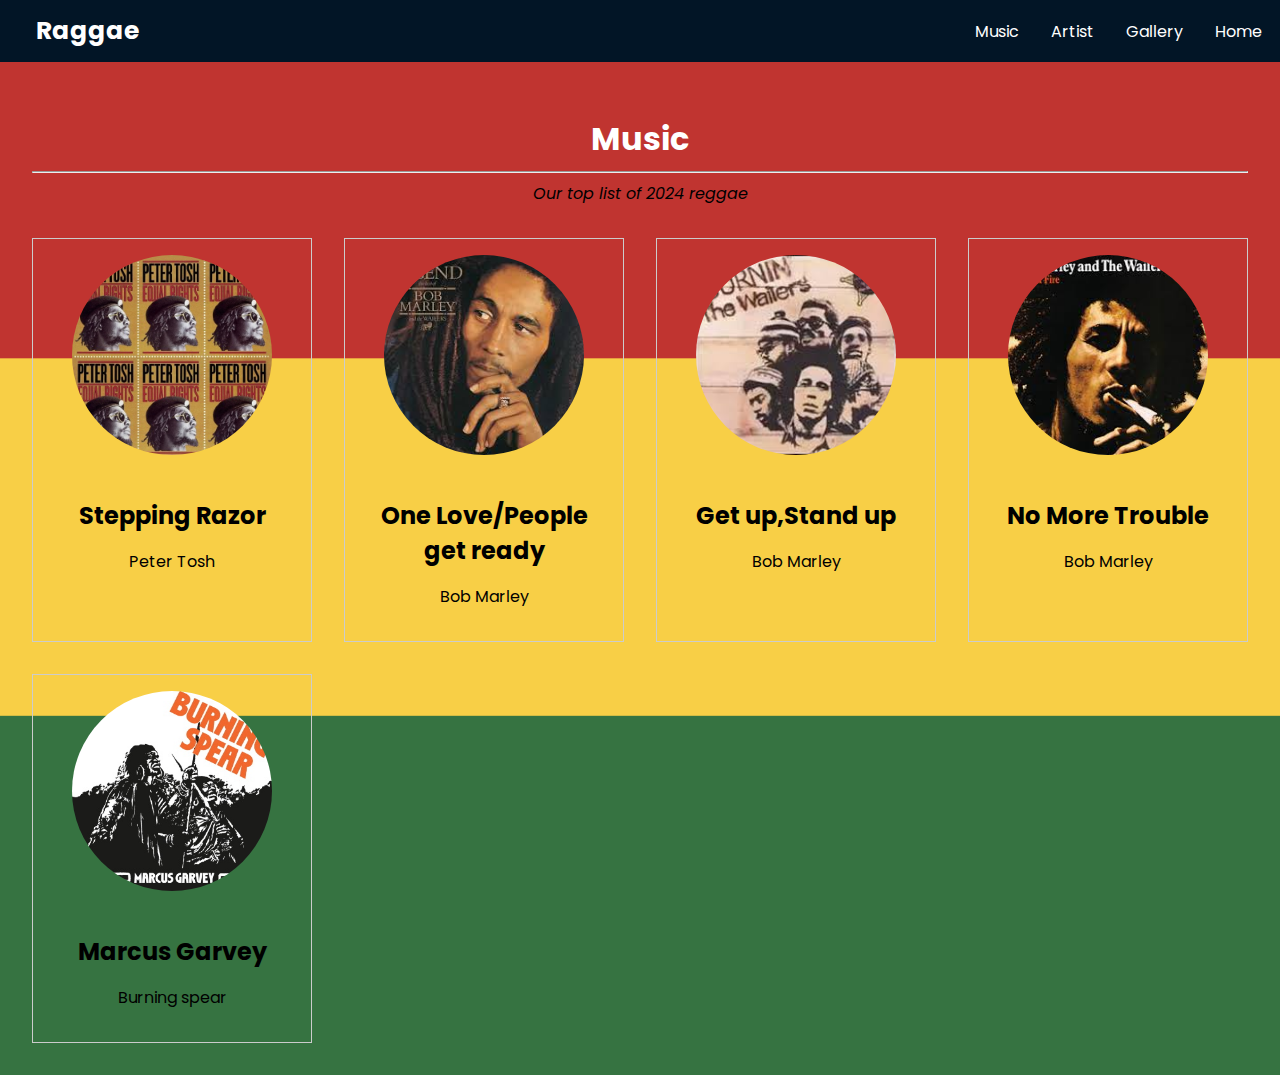
==== Music/index.html @ 9f946428 "Add files via upload" ====
<!DOCTYPE html>
<html lang="en">
<head>
    <meta charset="UTF-8">
    <meta name="viewport" content="width=device-width, initial-scale=1.0">
    <title>Document</title>
    <link rel="stylesheet" href="style.css">
</head>
<body>
    <nav>
        <div class="logo">
            <a href="#"><h1>Raggae</h1></a>
        </div>

        <div class="navbar">
            <ul>
                <li><a href="#">Music</a></li>
                <li><a href="#">Artist</a></li>
                <li><a href="#">Gallery</a></li>
                <li><a href="#">Home</a></li>
            </ul>
        </div>
    </nav>
    <main>
        <div class="music-container">
            <div class="music-header">
                <h1>Music</h1>
                <hr>
                <i>Our top list of 2024 reggae</i>
            </div>
            <div class="music-list">
                <div class="music-item">
                    <img src="image/al1.jpg" alt="Music 1">
                    <div class="music-info">
                        <h2>Stepping Razor</h2>
                        <p>Peter Tosh</p>
                    </div>
                </div>
                <div class="music-item">
                    <img src="image/al2.jpg" alt="Music 2">
                    <div class="music-info">
                        <h2>One Love/People get ready</h2>
                        <p>Bob Marley</p>
                    </div>
                </div>
                <div class="music-item">
                    <img src="image/img3.jpg" alt="Music 3">
                    <div class="music-info">
                        <h2>Get up,Stand up</h2>
                        <p>Bob Marley</p>
                    </div>
                </div>
                <div class="music-item">
                    <img src="image/img4.jpg" alt="Music 4">
                    <div class="music-info">
                        <h2>No More Trouble</h2>
                        <p>Bob Marley</p>
                    </div>
                </div>
                <div class="music-item">
                    <img src="image/img5jpg.jpg" alt="Music 5">
                    <div class="music-info">
                        <h2>Marcus Garvey</h2>
                        <p>Burning spear</p>
                    </div>
                </div>
            </div>
        </div>
    </main>
    <footer>
        
</body>
</html>
---- Music/style.css ----
@import url('https://fonts.googleapis.com/css2?family=Poppins:ital,wght@0,100;0,200;0,300;0,400;0,500;0,600;0,700;0,800;0,900;1,100;1,200;1,300;1,400;1,500;1,600;1,700;1,800;1,900&display=swap');


body {
    font-family: "Poppins", sans-serif;
    margin: 0;
    padding: 0;
    background-image: url("image/img.webp");
    background-size: cover; 
    background-repeat: repeat-y; 
    background-blend-mode: darken;
}

nav {
    background-color: #021526;
    color: #fff;
    display: flex;
    justify-content: space-between;
    align-items: center;
    padding: 1rem;
    height: 30px;
}

nav h1{
    font-size: 25px;
    padding-left: 20px;
}

.all-music iframe {
  border-radius: 12px;
  width: 100%;
  height: 152px;
  margin-bottom: 30px; 
}

.music-list2{
    display:flex;
    gap:22px;
}

button{
    width: 120px;
    height: 35px;
    border-radius: 10px;
    border:none
}

.see{
    display:flex;
    justify-content: center;
    transform: translateY(-20px);

}

button:hover{
    width:100% ;
    transition:1s;
}

.Home {
    display: flex;
    justify-content: center;
    align-items: center;
    background-color: black;
    width: 240px;
}


.logo {
    font-size: 1.5rem;
    font-weight: bold;
}

.logo a {
    color: #fff;
    text-decoration: none;
}

.navbar ul {
    list-style: none;
    margin: 0;
    padding: 0;
    display: flex;
    padding-right: 2px;
}

.navbar li {
    margin-left: 2rem;
}

.navbar a {
    color: #fff;
    text-decoration: none;
    
}

.music-container {
    padding: 2rem;
}

.music-header {
    text-align: center;
    margin-bottom: 2rem;
}

.music-header h1 {
    margin-bottom: 0.5rem;
}

.music-list {
    display: grid;
    grid-template-columns: repeat(auto-fit, minmax(250px, 1fr));
    gap: 2rem;
}

.music-item {
    border: 1px solid #ccc;
    padding: 1rem;
    text-align: center;
}

.music-item img {
    max-width: 100%;
    height: auto;
    margin-bottom: 1rem;
}

.music-info h2 {
    margin-bottom: 0.5rem;
}

.music-item img {
  border-radius: 50%;
  width: 200px;
  height: 200px;
  object-fit: cover;
  /* Remove the animation property from here */
  transition: transform 0.3s ease-in-out; /* Add transition for smooth spin */
}

.music-item img:hover {
  animation: spin 5s linear infinite; /* Apply animation on hover */
}

@keyframes spin {
  100% { 
    transform: rotate(360deg); 
  }
}

.see{
    display: flex;
    justify-content: center;
    transform: translateY(20px);
}

article {
    text-align: center;
    padding: 15px;
    background-blend-mode: darken;
    background-color: rgba(0, 0, 0, 0.7);
    background-size: cover;
    background-position: bottom;
    color: white;
    height: 98vh;
}

.main-header {
    background-color: rgba(0, 0, 0, 0.36);
    height: 100%;
    display: flex;
    flex-direction: column;
    align-items: center;
    justify-content: center;
}

header {
    background-image: url(images/header.png);
    background-size: 100%;
    background-position: bottom;
    color: white;
    height: 98vh;
    background-color: rgba(0, 0, 0, 0.7);
    background-blend-mode: darken;

}


header h1 {
    font-size: 4rem;
    color: white;
}

h1 {
    color: white;
    
}


.header-main {
    text-align: center;
    padding: 200px;
    padding-top: 130px;
    padding-bottom: 30px;
    height: 400px;
}

.header-main h1 {
    margin-bottom: 10px;
    letter-spacing: 5px;
    font-size: 4rem;
}

.header-main p {
    letter-spacing: 5px;
    margin-top: 20px;
    margin-bottom: 40px;
    font-style: italic;
}

.header-main a {
    text-decoration: none;
    color: black;
    background-color: white;
    border-radius: 5px;
    padding: 10px 30px;
    transition: all 0.5s ease-out;
}

.header-main a:hover {
    -webkit-box-shadow:0px 0px 62px 0px rgba(255,255,255,0.8);
    -moz-box-shadow: 0px;
}

.main-hr {
    width: 95%;
    margin: 0 auto;
}

.footer-about a {
    background-color: white;
    border: 1px solid white;
    border-radius: 5px;
    color: black;
    text-decoration: none;
    font-size: 0.8rem;
    padding: 5px 20px;
    transition: all 0.4s ease;
}

.footer-about a:hover {
    background-color: transparent;
    border: 1px solid white;
    color: white;
}

.footer-copyright {
    color: white;
    background-color: #021526;
    padding: 20px 0px;
    width: 100%;
    text-align: center;
}

.footer-bio {
    text-align: left;
    background-color: #021526;
    color: white;
    padding: 30px 100px;
    display: flex;
    justify-content: space-between;
}

.footer-bio h3 {
    font-size: 1.5rem;
}

.footer-contact, .footer-about {
    line-height: 1.7;
}

.footer-contact ul, .footer-bio p {
    margin-top: 7px;
}

.footer-contact ul li {
    list-style-type: none;
}


.footer-about p {
    margin-bottom: 10px;
}

@media only screen and (max-width: 768px) {
    .music-list2{
        gap:22px;
        display: grid;
    }
}
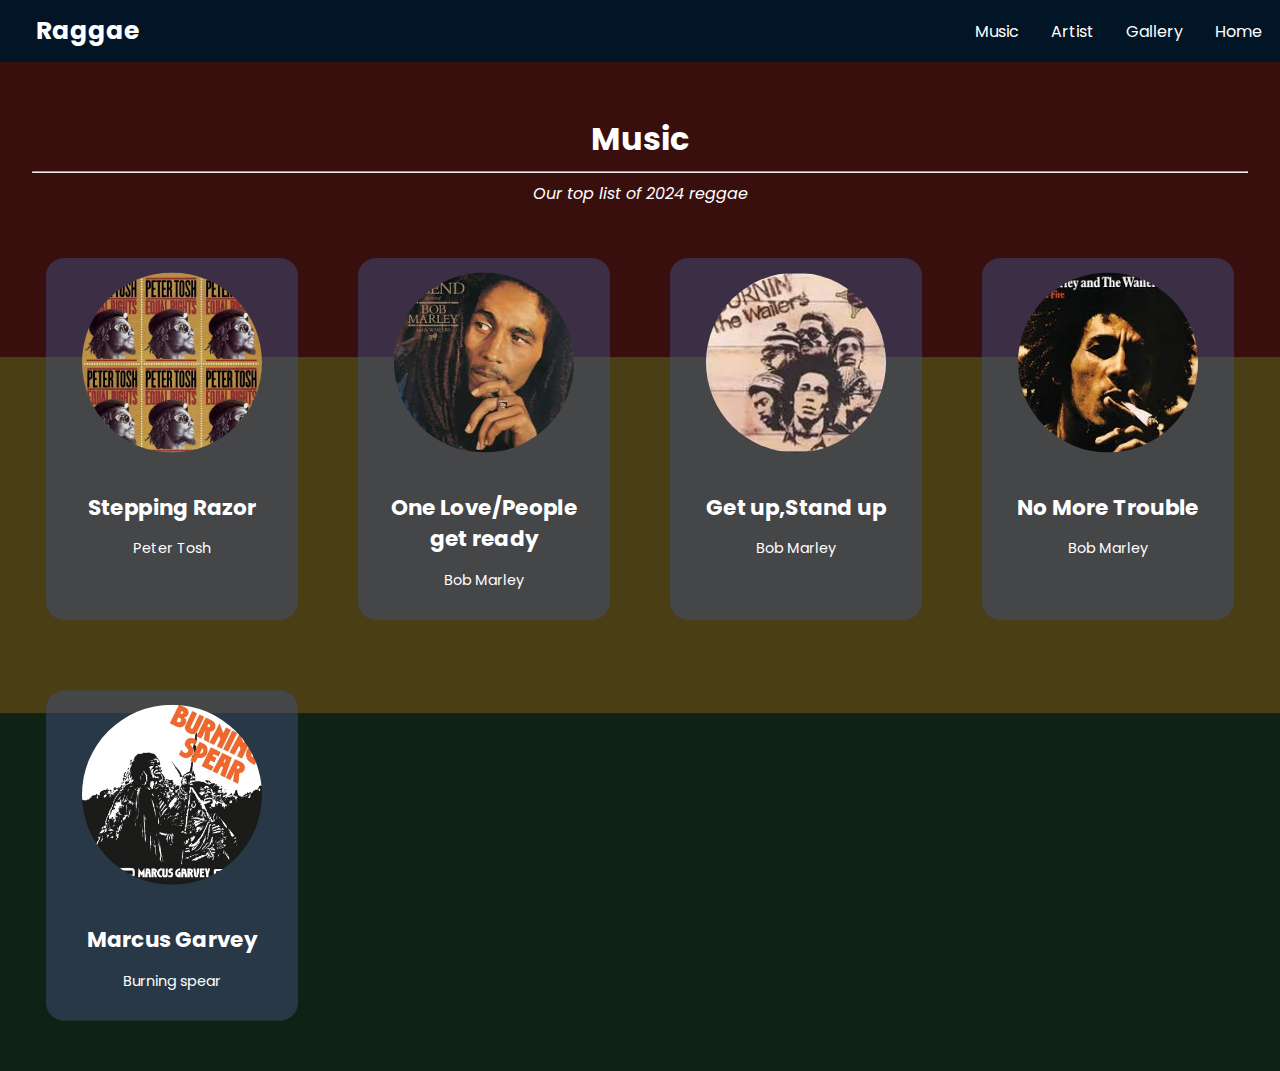
==== commit e767f8c9: "modified:   Music/index.html 	modified:   Music/style.css" ====
--- a/Music/index.html
+++ b/Music/index.html
@@ -9,7 +9,7 @@
 <body>
     <nav>
         <div class="logo">
-            <a href="#"><h1>Raggae</h1></a>
+            <a href="/index.html"><h1>Raggae</h1></a>
         </div>
 
         <div class="navbar">
--- a/Music/style.css
+++ b/Music/style.css
@@ -6,7 +6,8 @@
     margin: 0;
     padding: 0;
     background-image: url("image/img.webp");
-    background-size: cover; 
+    background-size: cover;
+    background-color: rgba(0, 0, 0, 0.7); 
     background-repeat: repeat-y; 
     background-blend-mode: darken;
 }
@@ -65,6 +66,9 @@
     width: 240px;
 }
 
+i{
+    color: white;
+}
 
 .logo {
     font-size: 1.5rem;
@@ -107,6 +111,10 @@
     margin-bottom: 0.5rem;
 }
 
+.music-item{
+
+}
+
 .music-list {
     display: grid;
     grid-template-columns: repeat(auto-fit, minmax(250px, 1fr));
@@ -114,15 +122,24 @@
 }
 
 .music-item {
-    border: 1px solid #ccc;
+    border:none;
+    border-radius: 20px;
+    background-color: rgba(64, 78, 124, 0.5);
     padding: 1rem;
     text-align: center;
+    transition: 1s;
+    transform: scale(0.9);
+    transition: 1s;
 }
 
 .music-item img {
     max-width: 100%;
     height: auto;
     margin-bottom: 1rem;
+}
+
+.music-info {
+    color: white;
 }
 
 .music-info h2 {
@@ -134,12 +151,17 @@
   width: 200px;
   height: 200px;
   object-fit: cover;
-  /* Remove the animation property from here */
-  transition: transform 0.3s ease-in-out; /* Add transition for smooth spin */
-}
-
-.music-item img:hover {
-  animation: spin 5s linear infinite; /* Apply animation on hover */
+  transition: transform 0.3s ease-in-out;
+}
+
+.music-item:hover {
+    transform: scale(1.01); 
+    transition: 1s;
+}
+
+
+.music-item:hover img {
+  animation: spin 5s linear infinite;
 }
 
 @keyframes spin {
@@ -297,8 +319,60 @@
         gap:22px;
         display: grid;
     }
-}
-
-
-
-
+    .navbar ul{
+        display: none;
+    }
+
+    nav a {
+        display: flex;
+        justify-content: center;
+        align-items: center;
+    }
+
+    nav .logo {
+        margin: 0px;
+        padding: 0px;
+        transform: translateY();
+        justify-content: center;
+        display: flex;
+        align-items: center;
+    }
+
+    nav h1{
+        padding-left: 0px;
+    }
+    
+    .navbar{
+        padding: 0px;
+        margin: 0px;
+        align-items: center;
+    }
+
+    nav {
+        justify-content: center;
+    }
+
+    .main-gallery button{
+        width: 40%;
+    }
+
+    .footer-bio{
+        padding: 0px 0px;
+    }
+
+    .footer-about{
+        width: 50%;
+        height: 100%;
+        padding: 0px 0px;
+    }
+
+    .footer-contact{
+        padding-right: 30px;
+        padding-left: 20px;
+    }
+}
+
+
+
+
+
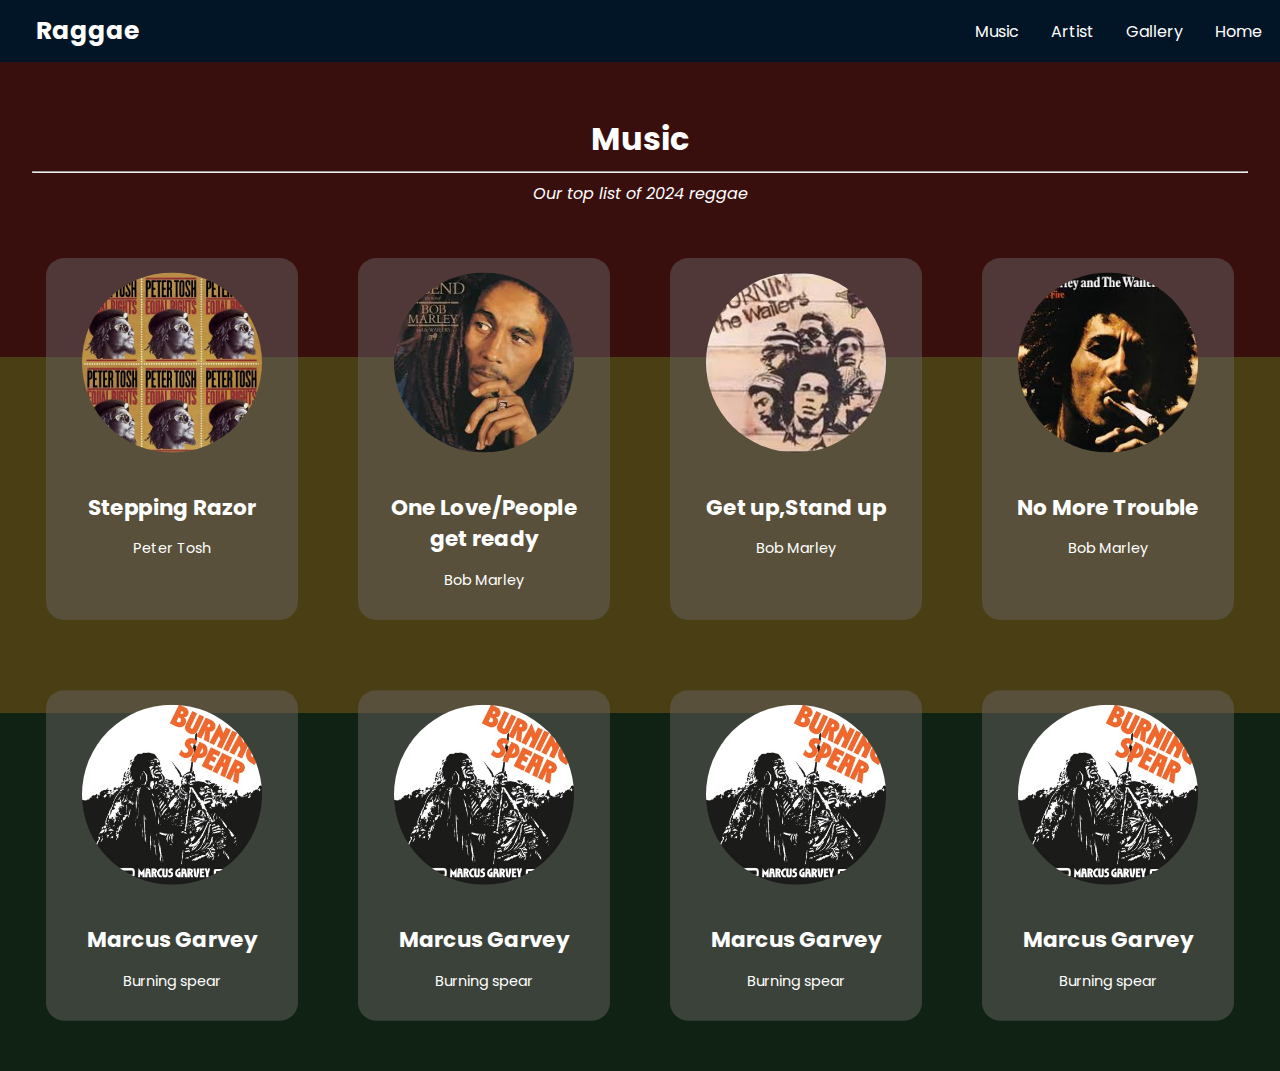
==== commit 1365b201: "Tyara" ====
--- a/Music/index.html
+++ b/Music/index.html
@@ -64,6 +64,27 @@
                         <p>Burning spear</p>
                     </div>
                 </div>
+                <div class="music-item">
+                    <img src="image/img5jpg.jpg" alt="Music 5">
+                    <div class="music-info">
+                        <h2>Marcus Garvey</h2>
+                        <p>Burning spear</p>
+                    </div>
+                </div>
+                <div class="music-item">
+                    <img src="image/img5jpg.jpg" alt="Music 5">
+                    <div class="music-info">
+                        <h2>Marcus Garvey</h2>
+                        <p>Burning spear</p>
+                    </div>
+                </div>
+                <div class="music-item">
+                    <img src="image/img5jpg.jpg" alt="Music 5">
+                    <div class="music-info">
+                        <h2>Marcus Garvey</h2>
+                        <p>Burning spear</p>
+                    </div>
+                </div>
             </div>
         </div>
     </main>
--- a/Music/style.css
+++ b/Music/style.css
@@ -124,7 +124,7 @@
 .music-item {
     border:none;
     border-radius: 20px;
-    background-color: rgba(64, 78, 124, 0.5);
+    background-color: rgba(102, 98, 96, 0.5);
     padding: 1rem;
     text-align: center;
     transition: 1s;
